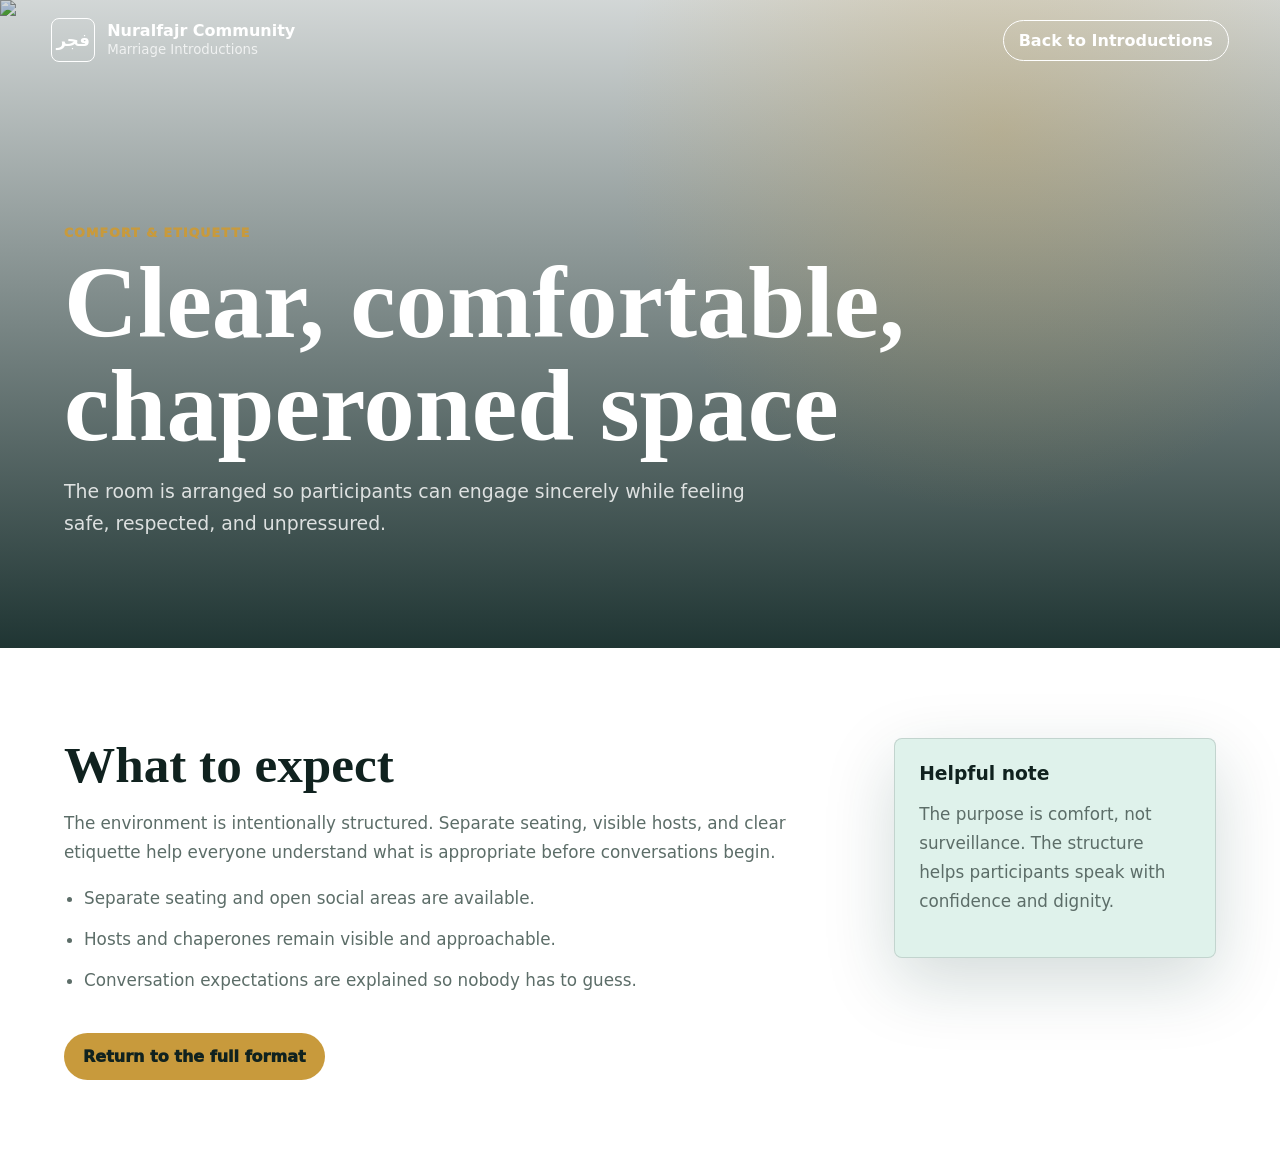
==== pages/etiquette.html @ dffdc378 "Update Nuralfajr introduction visuals" ====
<!doctype html>
<html lang="en">
  <head>
    <meta charset="UTF-8" />
    <meta name="viewport" content="width=device-width, initial-scale=1.0" />
    <title>Etiquette & Room Setup | Nuralfajr Introductions</title>
    <link rel="stylesheet" href="../styles.css" />
  </head>
  <body class="detail-body">
    <header class="site-header detail-header">
      <a class="brand" href="../index.html#marriage">
        <span class="brand-mark">فجر</span>
        <span><strong>Nuralfajr Community</strong><small>Marriage Introductions</small></span>
      </a>
      <nav class="site-nav open-static"><a class="nav-cta" href="../index.html#marriage">Back to Introductions</a></nav>
    </header>
    <main>
      <section class="detail-hero">
        <img src="../assets/marriage-etiquette.png" alt="Chaperoned social space with respectful seating areas" />
        <div class="detail-hero-content">
          <p class="eyebrow">Comfort & Etiquette</p>
          <h1>Clear, comfortable, chaperoned space</h1>
          <p>The room is arranged so participants can engage sincerely while feeling safe, respected, and unpressured.</p>
        </div>
      </section>
      <section class="detail-content">
        <div>
          <h2>What to expect</h2>
          <p>The environment is intentionally structured. Separate seating, visible hosts, and clear etiquette help everyone understand what is appropriate before conversations begin.</p>
          <ul class="detail-list">
            <li>Separate seating and open social areas are available.</li>
            <li>Hosts and chaperones remain visible and approachable.</li>
            <li>Conversation expectations are explained so nobody has to guess.</li>
          </ul>
          <a class="button primary back-link" href="../index.html#format">Return to the full format</a>
        </div>
        <aside class="detail-sidebar">
          <h3>Helpful note</h3>
          <p>The purpose is comfort, not surveillance. The structure helps participants speak with confidence and dignity.</p>
        </aside>
      </section>
    </main>
  </body>
</html>
---- styles.css ----
:root {
  --ink: #10221f;
  --muted: #5c6d68;
  --paper: #f4fbf8;
  --white: #ffffff;
  --jade: #0f5b4e;
  --deep: #0b3632;
  --mint: #dff2eb;
  --gold: #c89a3c;
  --rose: #c96b5a;
  --line: rgba(16, 34, 31, 0.14);
  --shadow: 0 24px 70px rgba(11, 54, 50, 0.18);
}

* {
  box-sizing: border-box;
}

html {
  scroll-behavior: smooth;
}

body {
  margin: 0;
  color: var(--ink);
  background: var(--paper);
  font-family:
    Inter, ui-sans-serif, system-ui, -apple-system, BlinkMacSystemFont, "Segoe UI", sans-serif;
}

body.nav-open {
  overflow: hidden;
}

a {
  color: inherit;
  text-decoration: none;
}

img {
  display: block;
  width: 100%;
}

.site-header {
  position: fixed;
  z-index: 50;
  top: 0;
  left: 0;
  right: 0;
  display: flex;
  align-items: center;
  justify-content: space-between;
  gap: 24px;
  padding: 18px clamp(18px, 4vw, 56px);
  color: #fff;
  transition:
    background 180ms ease,
    color 180ms ease,
    box-shadow 180ms ease;
}

.site-header.scrolled {
  color: var(--ink);
  background: rgba(255, 255, 255, 0.94);
  box-shadow: 0 10px 28px rgba(11, 54, 50, 0.1);
  backdrop-filter: blur(18px);
}

.brand {
  display: inline-flex;
  align-items: center;
  gap: 12px;
  min-width: 240px;
}

.brand-mark {
  display: grid;
  width: 44px;
  height: 44px;
  place-items: center;
  border: 1px solid currentColor;
  border-radius: 8px;
  font-size: 1.05rem;
  font-weight: 900;
}

.brand strong,
.brand small {
  display: block;
  line-height: 1.06;
}

.brand small {
  margin-top: 3px;
  opacity: 0.74;
}

.site-nav {
  display: flex;
  align-items: center;
  gap: clamp(14px, 2vw, 26px);
  font-weight: 850;
}

.site-nav.open-static {
  display: flex;
}

.nav-cta {
  padding: 10px 15px;
  border: 1px solid currentColor;
  border-radius: 999px;
}

.nav-toggle {
  display: none;
}

.hero {
  position: relative;
  display: grid;
  grid-template-columns: minmax(0, 1fr) minmax(320px, 390px);
  min-height: 94vh;
  gap: clamp(26px, 5vw, 70px);
  align-items: end;
  padding: 150px clamp(18px, 5vw, 72px) clamp(36px, 6vw, 82px);
  color: #fff;
  background:
    linear-gradient(90deg, rgba(8, 38, 35, 0.9), rgba(8, 38, 35, 0.34)),
    url("https://images.unsplash.com/photo-1564769625905-50e93615e769?auto=format&fit=crop&w=2200&q=82")
      center / cover;
}

.hero-shade {
  position: absolute;
  inset: 0;
  background:
    radial-gradient(circle at 82% 24%, rgba(200, 154, 60, 0.28), transparent 23rem),
    linear-gradient(0deg, rgba(8, 38, 35, 0.62), transparent 45%);
}

.hero-content,
.prayer-widget {
  position: relative;
  z-index: 1;
}

.hero-content {
  max-width: 880px;
}

.eyebrow {
  margin: 0 0 12px;
  color: var(--gold);
  font-size: 0.78rem;
  font-weight: 950;
  letter-spacing: 0.09em;
  text-transform: uppercase;
}

.hero h1,
.section h2,
.pattern-band h2,
.marriage-section h2 {
  margin: 0;
  font-family: Georgia, "Times New Roman", serif;
  font-weight: 700;
  line-height: 1;
}

.hero h1 {
  max-width: 980px;
  font-size: clamp(3.6rem, 9.5vw, 8.8rem);
}

.hero p:not(.eyebrow) {
  max-width: 700px;
  margin: 24px 0 0;
  color: rgba(255, 255, 255, 0.87);
  font-size: clamp(1.06rem, 2vw, 1.33rem);
  line-height: 1.65;
}

.hero-actions,
.marriage-actions,
.footer-links {
  display: flex;
  flex-wrap: wrap;
  gap: 12px;
}

.hero-actions {
  margin-top: 30px;
}

.language-switcher {
  display: flex;
  flex-wrap: wrap;
  align-items: center;
  gap: 9px;
  margin-top: 24px;
}

.language-switcher span {
  color: rgba(255, 255, 255, 0.76);
  font-weight: 900;
}

.language-button {
  min-height: 38px;
  padding: 8px 12px;
  border: 1px solid rgba(255, 255, 255, 0.5);
  border-radius: 999px;
  color: #fff;
  background: rgba(255, 255, 255, 0.1);
  font: inherit;
  font-weight: 900;
  cursor: pointer;
}

.language-button.active {
  color: var(--ink);
  background: var(--gold);
  border-color: var(--gold);
}

[dir="rtl"] .site-header,
[dir="rtl"] .hero,
[dir="rtl"] .split,
[dir="rtl"] .sports,
[dir="rtl"] .marriage-section,
[dir="rtl"] .visit,
[dir="rtl"] .site-footer {
  direction: rtl;
}

.button {
  display: inline-flex;
  align-items: center;
  justify-content: center;
  min-height: 46px;
  padding: 13px 18px;
  border: 1px solid transparent;
  border-radius: 999px;
  font-weight: 950;
}

.button.primary {
  color: var(--ink);
  background: var(--gold);
}

.button.ghost {
  color: #fff;
  border-color: rgba(255, 255, 255, 0.7);
}

.button.outline {
  color: var(--ink);
  border-color: rgba(16, 34, 31, 0.32);
}

.prayer-widget {
  padding: 22px;
  border: 1px solid rgba(255, 255, 255, 0.28);
  border-radius: 8px;
  background: rgba(255, 255, 255, 0.13);
  box-shadow: 0 20px 60px rgba(0, 0, 0, 0.18);
  backdrop-filter: blur(16px);
}

.prayer-widget span {
  display: block;
  margin-bottom: 14px;
  color: var(--gold);
  font-weight: 950;
  text-transform: uppercase;
}

.prayer-widget ul {
  display: grid;
  gap: 8px;
  margin: 0;
  padding: 0;
  list-style: none;
}

.prayer-widget li {
  display: flex;
  justify-content: space-between;
  gap: 18px;
  padding: 12px 0;
  border-bottom: 1px solid rgba(255, 255, 255, 0.2);
}

.prayer-widget li:last-child {
  border-bottom: 0;
}

.quick-links {
  display: grid;
  grid-template-columns: repeat(3, 1fr);
  background: var(--deep);
  color: #fff;
}

.quick-links a {
  padding: clamp(22px, 4vw, 42px);
  border-right: 1px solid rgba(255, 255, 255, 0.16);
}

.quick-links a:last-child {
  border-right: 0;
}

.quick-links strong {
  display: block;
  color: var(--gold);
  font-family: Georgia, "Times New Roman", serif;
  font-size: clamp(1.55rem, 3vw, 2.4rem);
  line-height: 1.06;
}

.quick-links span {
  display: block;
  margin-top: 9px;
  color: rgba(255, 255, 255, 0.76);
  font-weight: 800;
}

.section {
  padding: clamp(64px, 8vw, 112px) clamp(18px, 5vw, 72px);
}

.split,
.visit {
  display: grid;
  grid-template-columns: minmax(0, 0.85fr) minmax(360px, 1fr);
  gap: clamp(28px, 5vw, 76px);
  align-items: start;
}

.section h2,
.pattern-band h2,
.marriage-section h2 {
  max-width: 860px;
  font-size: clamp(2.25rem, 5vw, 5rem);
}

.section-copy p:not(.eyebrow),
.section-heading p,
.pattern-band p:not(.eyebrow),
.sports-intro p,
.marriage-copy p,
.visit p,
.marriage-panel p {
  color: var(--muted);
  font-size: 1.05rem;
  line-height: 1.75;
}

.cards.two {
  display: grid;
  gap: 14px;
}

.feature-card,
.news-card,
.sport-grid article,
.community-grid article,
.visit-form,
.marriage-panel {
  border: 1px solid var(--line);
  border-radius: 8px;
  background: var(--white);
}

.feature-card {
  padding: 26px;
}

.feature-card.accent {
  color: #fff;
  background: var(--jade);
}

.feature-card span,
.news-card span,
.sport-grid span,
.community-grid span {
  color: var(--gold);
  font-size: 0.78rem;
  font-weight: 950;
  letter-spacing: 0.08em;
  text-transform: uppercase;
}

.feature-card h3,
.news-card h3,
.sport-grid h3,
.community-grid h3,
.marriage-panel h3 {
  margin: 10px 0 7px;
  font-size: 1.36rem;
}

.feature-card p,
.news-card p,
.sport-grid p,
.community-grid p {
  margin: 0;
  color: var(--muted);
  line-height: 1.62;
}

.feature-card.accent p {
  color: rgba(255, 255, 255, 0.78);
}

.pattern-band {
  position: relative;
  overflow: hidden;
  padding: clamp(64px, 9vw, 120px) clamp(18px, 5vw, 72px);
  color: #fff;
  background:
    linear-gradient(rgba(11, 54, 50, 0.86), rgba(11, 54, 50, 0.86)),
    url("https://images.unsplash.com/photo-1587617425953-9075d28b8c46?auto=format&fit=crop&w=1800&q=82")
      center / cover;
}

.pattern-band::after {
  position: absolute;
  inset: 18px;
  pointer-events: none;
  content: "";
  border: 1px solid rgba(255, 255, 255, 0.2);
  border-radius: 8px;
}

.pattern-band div {
  position: relative;
  z-index: 1;
  max-width: 820px;
}

.pattern-band p:not(.eyebrow) {
  color: rgba(255, 255, 255, 0.78);
}

.section-heading {
  max-width: 920px;
  margin-bottom: 32px;
}

.section-heading p:last-child {
  max-width: 700px;
}

.news-grid {
  display: grid;
  grid-template-columns: 1.4fr 1fr 1fr;
  gap: 16px;
}

.news-card {
  padding: 22px;
  box-shadow: 0 14px 38px rgba(11, 54, 50, 0.08);
}

.news-card.lead {
  grid-row: span 3;
  padding: 0;
  overflow: hidden;
}

.news-card.lead img {
  height: 360px;
  object-fit: cover;
}

.news-card.lead div {
  padding: 24px;
}

.sports {
  display: grid;
  grid-template-columns: minmax(0, 0.82fr) minmax(380px, 1.2fr);
  gap: clamp(28px, 5vw, 74px);
  color: #fff;
  background:
    linear-gradient(135deg, rgba(15, 91, 78, 0.94), rgba(11, 54, 50, 0.96)),
    url("https://images.unsplash.com/photo-1526232761682-d26e03ac148e?auto=format&fit=crop&w=1700&q=82")
      center / cover;
}

.sports-intro p {
  color: rgba(255, 255, 255, 0.76);
}

.sport-grid {
  display: grid;
  grid-template-columns: repeat(2, 1fr);
  gap: 14px;
}

.sport-grid article {
  padding: 24px;
  color: var(--ink);
  background: rgba(255, 255, 255, 0.94);
}

.marriage-section {
  display: grid;
  grid-template-columns: minmax(0, 1fr) minmax(340px, 0.82fr);
  gap: clamp(28px, 5vw, 76px);
  align-items: center;
  padding: clamp(64px, 8vw, 112px) clamp(18px, 5vw, 72px);
  background:
    radial-gradient(circle at 12% 12%, rgba(200, 154, 60, 0.18), transparent 28rem),
    var(--mint);
}

.marriage-copy p {
  max-width: 760px;
}

.marriage-actions {
  margin-top: 24px;
}

.marriage-panel {
  padding: clamp(22px, 4vw, 34px);
  box-shadow: var(--shadow);
}

.marriage-panel ol {
  display: grid;
  gap: 12px;
  margin: 18px 0;
  padding-left: 22px;
  color: var(--muted);
  line-height: 1.6;
}

.expectation-grid {
  display: grid;
  grid-template-columns: repeat(2, 1fr);
  gap: 14px;
  margin: 20px 0 14px;
}

.expectation-card,
.expectation-wide {
  position: relative;
  display: grid;
  overflow: hidden;
  border: 1px solid var(--line);
  border-radius: 8px;
  color: var(--ink);
  background: #fff;
  box-shadow: 0 16px 36px rgba(11, 54, 50, 0.1);
  transform: translateY(14px);
  opacity: 0;
  transition:
    opacity 520ms ease,
    transform 520ms ease,
    box-shadow 180ms ease;
}

.expectation-card.is-visible,
.expectation-wide.is-visible {
  transform: translateY(0);
  opacity: 1;
}

.expectation-card:hover,
.expectation-wide:hover {
  transform: translateY(-4px);
  box-shadow: 0 24px 54px rgba(11, 54, 50, 0.18);
}

.expectation-card img,
.expectation-wide img {
  height: 155px;
  object-fit: cover;
  transition: transform 700ms ease;
}

.expectation-card:hover img,
.expectation-wide:hover img {
  transform: scale(1.04);
}

.expectation-card span,
.expectation-wide span {
  margin: 16px 16px 0;
  color: var(--gold);
  font-size: 0.76rem;
  font-weight: 950;
  letter-spacing: 0.08em;
  text-transform: uppercase;
}

.expectation-card h4,
.expectation-wide h4 {
  margin: 8px 16px 12px;
  font-size: 1rem;
  line-height: 1.35;
}

.expectation-card em,
.expectation-wide em {
  margin: 0 16px 18px;
  color: var(--jade);
  font-style: normal;
  font-weight: 900;
}

.expectation-wide {
  grid-template-columns: minmax(180px, 0.75fr) 1fr;
  align-items: stretch;
  margin-bottom: 18px;
}

.expectation-wide img {
  height: 100%;
  min-height: 210px;
}

.community-grid {
  display: grid;
  grid-template-columns: repeat(3, 1fr);
  gap: 14px;
}

.community-grid article {
  padding: 24px;
}

.visit {
  background: var(--white);
}

.visit-form {
  display: grid;
  gap: 15px;
  padding: clamp(22px, 4vw, 34px);
  box-shadow: var(--shadow);
}

.visit-form label {
  display: grid;
  gap: 7px;
  color: var(--muted);
  font-weight: 850;
}

.visit-form input,
.visit-form select,
.visit-form textarea {
  width: 100%;
  border: 1px solid var(--line);
  border-radius: 8px;
  padding: 12px 13px;
  color: var(--ink);
  background: #fff;
  font: inherit;
}

.visit-form textarea {
  resize: vertical;
}

.form-note {
  min-height: 1.4em;
  margin: 0;
  color: var(--jade);
  font-weight: 850;
}

.site-footer {
  display: flex;
  justify-content: space-between;
  gap: 28px;
  padding: 34px clamp(18px, 5vw, 72px);
  color: #fff;
  background: #071f1d;
}

.site-footer p {
  max-width: 500px;
  margin: 8px 0 0;
  color: rgba(255, 255, 255, 0.68);
}

.footer-links a {
  color: rgba(255, 255, 255, 0.78);
  font-weight: 850;
}

.detail-body {
  background: var(--white);
}

.detail-header {
  position: absolute;
  color: #fff;
}

.detail-hero {
  position: relative;
  display: grid;
  min-height: 72vh;
  align-items: end;
  overflow: hidden;
  padding: 140px clamp(18px, 5vw, 72px) clamp(44px, 7vw, 94px);
  color: #fff;
}

.detail-hero img {
  position: absolute;
  inset: 0;
  height: 100%;
  object-fit: cover;
}

.detail-hero::after {
  position: absolute;
  inset: 0;
  content: "";
  background:
    radial-gradient(circle at 78% 20%, rgba(200, 154, 60, 0.28), transparent 24rem),
    linear-gradient(0deg, rgba(7, 31, 29, 0.9), rgba(7, 31, 29, 0.18));
}

.detail-hero-content {
  position: relative;
  z-index: 1;
  max-width: 900px;
  animation: detailRise 760ms ease both;
}

.detail-hero h1 {
  margin: 0;
  font-family: Georgia, "Times New Roman", serif;
  font-size: clamp(3rem, 8vw, 7rem);
  line-height: 1;
}

.detail-hero p:not(.eyebrow) {
  max-width: 710px;
  color: rgba(255, 255, 255, 0.82);
  font-size: 1.18rem;
  line-height: 1.68;
}

.detail-content {
  display: grid;
  grid-template-columns: minmax(0, 1fr) minmax(300px, 0.42fr);
  gap: clamp(28px, 5vw, 70px);
  padding: clamp(54px, 7vw, 96px) clamp(18px, 5vw, 72px);
}

.detail-content h2 {
  margin: 0 0 18px;
  font-family: Georgia, "Times New Roman", serif;
  font-size: clamp(2rem, 4vw, 4rem);
  line-height: 1.05;
}

.detail-content p,
.detail-list li {
  color: var(--muted);
  font-size: 1.05rem;
  line-height: 1.72;
}

.detail-list {
  display: grid;
  gap: 12px;
  padding-left: 20px;
}

.detail-sidebar {
  align-self: start;
  padding: 24px;
  border: 1px solid var(--line);
  border-radius: 8px;
  background: var(--mint);
  box-shadow: var(--shadow);
}

.detail-sidebar h3 {
  margin: 0 0 12px;
}

.back-link {
  margin-top: 22px;
}

@keyframes detailRise {
  from {
    opacity: 0;
    transform: translateY(18px);
  }

  to {
    opacity: 1;
    transform: translateY(0);
  }
}

@media (max-width: 1000px) {
  .site-nav {
    position: fixed;
    inset: 78px 16px auto;
    display: none;
    flex-direction: column;
    align-items: stretch;
    padding: 18px;
    border-radius: 8px;
    color: var(--ink);
    background: var(--white);
    box-shadow: var(--shadow);
  }

  .site-nav.open {
    display: flex;
  }

  .site-nav.open-static {
    position: static;
    display: flex;
    flex-direction: row;
    align-items: center;
    padding: 0;
    color: inherit;
    background: transparent;
    box-shadow: none;
  }

  .nav-toggle {
    display: inline-flex;
    align-items: center;
    justify-content: center;
    min-height: 40px;
    padding: 8px 13px;
    border: 1px solid currentColor;
    border-radius: 999px;
    color: inherit;
    background: transparent;
    font: inherit;
    font-weight: 900;
  }

  .hero,
  .split,
  .sports,
  .marriage-section,
  .visit,
  .detail-content {
    grid-template-columns: 1fr;
  }

  .news-grid {
    grid-template-columns: repeat(2, 1fr);
  }

  .news-card.lead {
    grid-row: auto;
    grid-column: span 2;
  }
}

@media (max-width: 700px) {
  .brand {
    min-width: 0;
  }

  .brand small {
    display: none;
  }

  .hero {
    min-height: 900px;
    padding-top: 118px;
  }

  .hero h1 {
    font-size: clamp(3rem, 18vw, 5.2rem);
  }

  .quick-links,
  .news-grid,
  .sport-grid,
  .community-grid,
  .expectation-grid,
  .expectation-wide {
    grid-template-columns: 1fr;
  }

  .expectation-wide img {
    height: 190px;
    min-height: 0;
  }

  .quick-links a {
    border-right: 0;
    border-bottom: 1px solid rgba(255, 255, 255, 0.16);
  }

  .news-card.lead {
    grid-column: auto;
  }

  .site-footer {
    display: grid;
  }
}
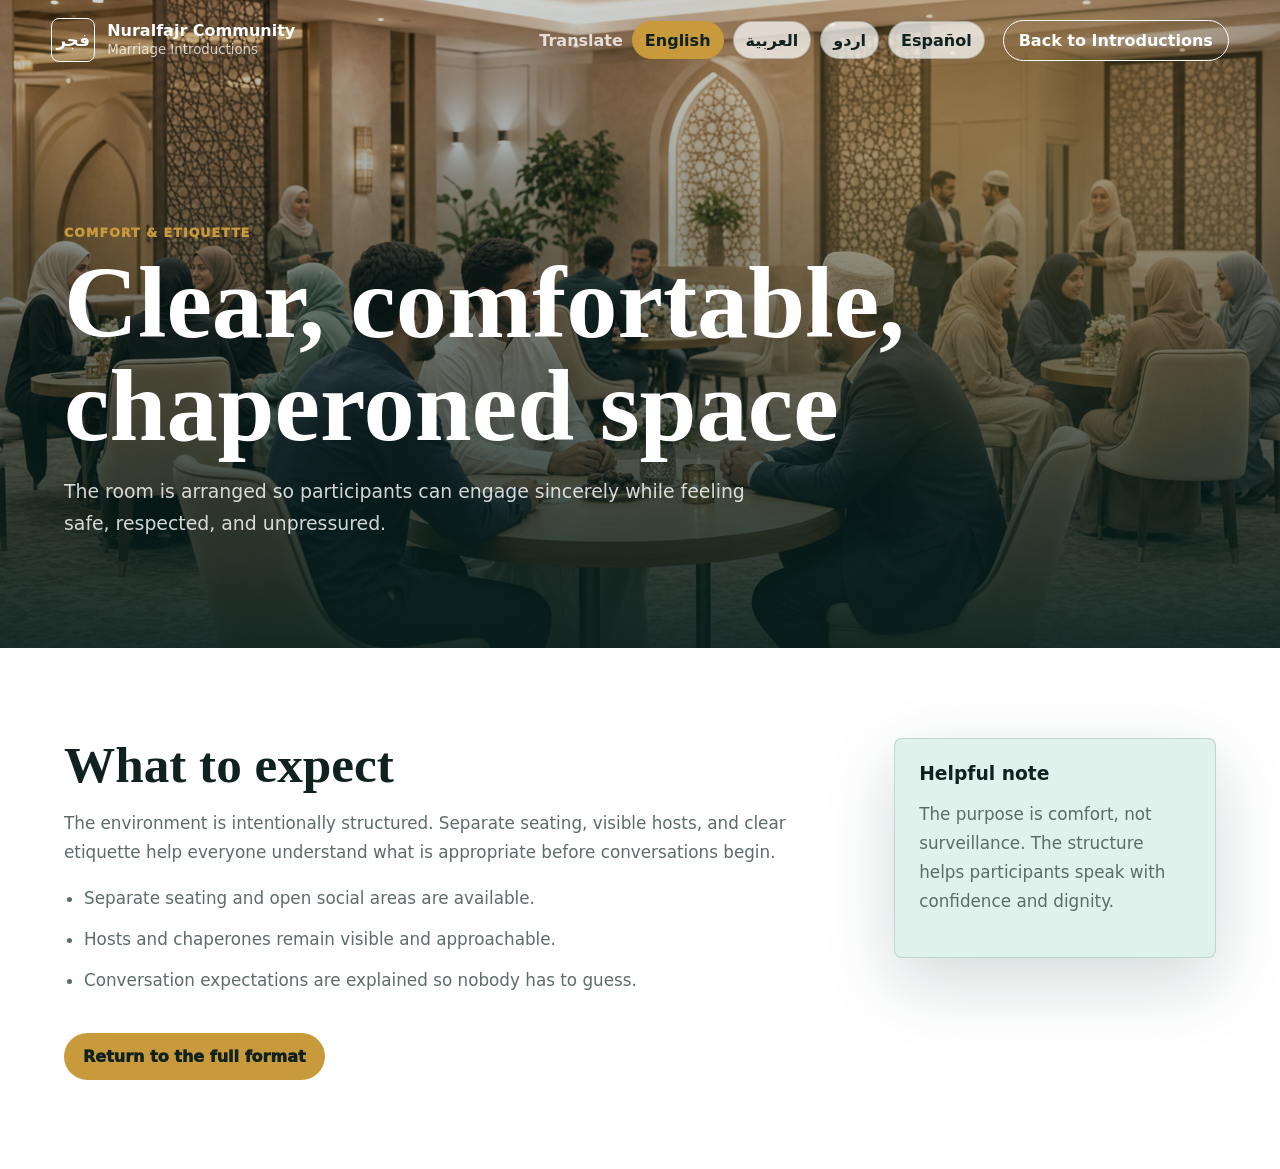
==== commit 931a5b34: "Improve mobile layout and translations" ====
--- a/pages/etiquette.html
+++ b/pages/etiquette.html
@@ -10,35 +10,43 @@
     <header class="site-header detail-header">
       <a class="brand" href="../index.html#marriage">
         <span class="brand-mark">فجر</span>
-        <span><strong>Nuralfajr Community</strong><small>Marriage Introductions</small></span>
+        <span><strong>Nuralfajr Community</strong><small data-i18n="marriageEyebrow">Marriage Introductions</small></span>
       </a>
-      <nav class="site-nav open-static"><a class="nav-cta" href="../index.html#marriage">Back to Introductions</a></nav>
+      <div class="language-switcher header-language" aria-label="Translation options">
+        <span data-i18n="translateLabel">Translate</span>
+        <button class="language-button active" type="button" data-lang="en">English</button>
+        <button class="language-button" type="button" data-lang="ar">العربية</button>
+        <button class="language-button" type="button" data-lang="ur">اردو</button>
+        <button class="language-button" type="button" data-lang="es">Español</button>
+      </div>
+      <nav class="site-nav open-static"><a class="nav-cta" href="../index.html#marriage" data-i18n="backIntro">Back to Introductions</a></nav>
     </header>
     <main>
       <section class="detail-hero">
         <img src="../assets/marriage-etiquette.png" alt="Chaperoned social space with respectful seating areas" />
         <div class="detail-hero-content">
-          <p class="eyebrow">Comfort & Etiquette</p>
-          <h1>Clear, comfortable, chaperoned space</h1>
-          <p>The room is arranged so participants can engage sincerely while feeling safe, respected, and unpressured.</p>
+          <p class="eyebrow" data-i18n="detailEtiquetteEyebrow">Comfort & Etiquette</p>
+          <h1 data-i18n="detailEtiquetteTitle">Clear, comfortable, chaperoned space</h1>
+          <p data-i18n="detailEtiquetteCopy">The room is arranged so participants can engage sincerely while feeling safe, respected, and unpressured.</p>
         </div>
       </section>
       <section class="detail-content">
         <div>
-          <h2>What to expect</h2>
-          <p>The environment is intentionally structured. Separate seating, visible hosts, and clear etiquette help everyone understand what is appropriate before conversations begin.</p>
+          <h2 data-i18n="detailWhat">What to expect</h2>
+          <p data-i18n="etiquetteP">The environment is intentionally structured. Separate seating, visible hosts, and clear etiquette help everyone understand what is appropriate before conversations begin.</p>
           <ul class="detail-list">
-            <li>Separate seating and open social areas are available.</li>
-            <li>Hosts and chaperones remain visible and approachable.</li>
-            <li>Conversation expectations are explained so nobody has to guess.</li>
+            <li data-i18n="etiquetteLi1">Separate seating and open social areas are available.</li>
+            <li data-i18n="etiquetteLi2">Hosts and chaperones remain visible and approachable.</li>
+            <li data-i18n="etiquetteLi3">Conversation expectations are explained so nobody has to guess.</li>
           </ul>
-          <a class="button primary back-link" href="../index.html#format">Return to the full format</a>
+          <a class="button primary back-link" href="../index.html#format" data-i18n="returnFormat">Return to the full format</a>
         </div>
         <aside class="detail-sidebar">
-          <h3>Helpful note</h3>
-          <p>The purpose is comfort, not surveillance. The structure helps participants speak with confidence and dignity.</p>
+          <h3 data-i18n="helpful">Helpful note</h3>
+          <p data-i18n="etiquetteNote">The purpose is comfort, not surveillance. The structure helps participants speak with confidence and dignity.</p>
         </aside>
       </section>
     </main>
+    <script src="../script.js"></script>
   </body>
 </html>
--- a/styles.css
+++ b/styles.css
@@ -49,9 +49,10 @@
   left: 0;
   right: 0;
   display: flex;
+  flex-wrap: wrap;
   align-items: center;
   justify-content: space-between;
-  gap: 24px;
+  gap: 18px;
   padding: 18px clamp(18px, 4vw, 56px);
   color: #fff;
   transition:
@@ -71,7 +72,7 @@
   display: inline-flex;
   align-items: center;
   gap: 12px;
-  min-width: 240px;
+  min-width: 220px;
 }
 
 .brand-mark {
@@ -99,7 +100,7 @@
 .site-nav {
   display: flex;
   align-items: center;
-  gap: clamp(14px, 2vw, 26px);
+  gap: clamp(10px, 1.5vw, 22px);
   font-weight: 850;
 }
 
@@ -199,11 +200,15 @@
   flex-wrap: wrap;
   align-items: center;
   gap: 9px;
-  margin-top: 24px;
+}
+
+.header-language {
+  margin-left: auto;
 }
 
 .language-switcher span {
-  color: rgba(255, 255, 255, 0.76);
+  color: currentColor;
+  opacity: 0.78;
   font-weight: 900;
 }
 
@@ -217,6 +222,20 @@
   font: inherit;
   font-weight: 900;
   cursor: pointer;
+}
+
+.site-header.scrolled .language-button,
+.detail-header .language-button {
+  color: var(--ink);
+  border-color: rgba(16, 34, 31, 0.24);
+  background: rgba(255, 255, 255, 0.72);
+}
+
+.site-header.scrolled .language-button.active,
+.detail-header .language-button.active {
+  color: var(--ink);
+  background: var(--gold);
+  border-color: var(--gold);
 }
 
 .language-button.active {
@@ -814,7 +833,7 @@
 @media (max-width: 1000px) {
   .site-nav {
     position: fixed;
-    inset: 78px 16px auto;
+    inset: 132px 16px auto;
     display: none;
     flex-direction: column;
     align-items: stretch;
@@ -823,6 +842,13 @@
     color: var(--ink);
     background: var(--white);
     box-shadow: var(--shadow);
+  }
+
+  .header-language {
+    order: 3;
+    width: 100%;
+    margin-left: 0;
+    justify-content: flex-start;
   }
 
   .site-nav.open {
@@ -854,6 +880,14 @@
     font-weight: 900;
   }
 
+  .hero {
+    padding-top: 190px;
+  }
+
+  .detail-hero {
+    padding-top: 190px;
+  }
+
   .hero,
   .split,
   .sports,
@@ -874,21 +908,67 @@
 }
 
 @media (max-width: 700px) {
+  .site-header {
+    gap: 12px;
+    padding: 14px 16px;
+  }
+
   .brand {
     min-width: 0;
+    flex: 1 1 auto;
   }
 
   .brand small {
     display: none;
   }
 
+  .brand-mark {
+    width: 38px;
+    height: 38px;
+  }
+
+  .header-language {
+    gap: 7px;
+  }
+
+  .language-switcher span {
+    width: 100%;
+    font-size: 0.78rem;
+  }
+
+  .language-button {
+    min-height: 34px;
+    padding: 7px 10px;
+    font-size: 0.86rem;
+  }
+
   .hero {
     min-height: 900px;
-    padding-top: 118px;
+    padding: 210px 16px 46px;
   }
 
   .hero h1 {
     font-size: clamp(3rem, 18vw, 5.2rem);
+  }
+
+  .section,
+  .marriage-section,
+  .detail-content {
+    padding-left: 16px;
+    padding-right: 16px;
+  }
+
+  .detail-header {
+    position: absolute;
+  }
+
+  .detail-hero {
+    min-height: 680px;
+    padding: 210px 16px 46px;
+  }
+
+  .detail-hero h1 {
+    font-size: clamp(2.7rem, 16vw, 4.7rem);
   }
 
   .quick-links,
@@ -918,3 +998,35 @@
     display: grid;
   }
 }
+
+@media (max-width: 430px) {
+  .site-header {
+    align-items: flex-start;
+  }
+
+  .nav-toggle {
+    min-height: 36px;
+    padding: 7px 11px;
+  }
+
+  .site-nav {
+    inset: 150px 16px auto;
+  }
+
+  .hero,
+  .detail-hero {
+    padding-top: 235px;
+  }
+
+  .prayer-widget,
+  .marriage-panel,
+  .visit-form,
+  .detail-sidebar {
+    padding: 18px;
+  }
+
+  .expectation-card h4,
+  .expectation-wide h4 {
+    font-size: 0.98rem;
+  }
+}
